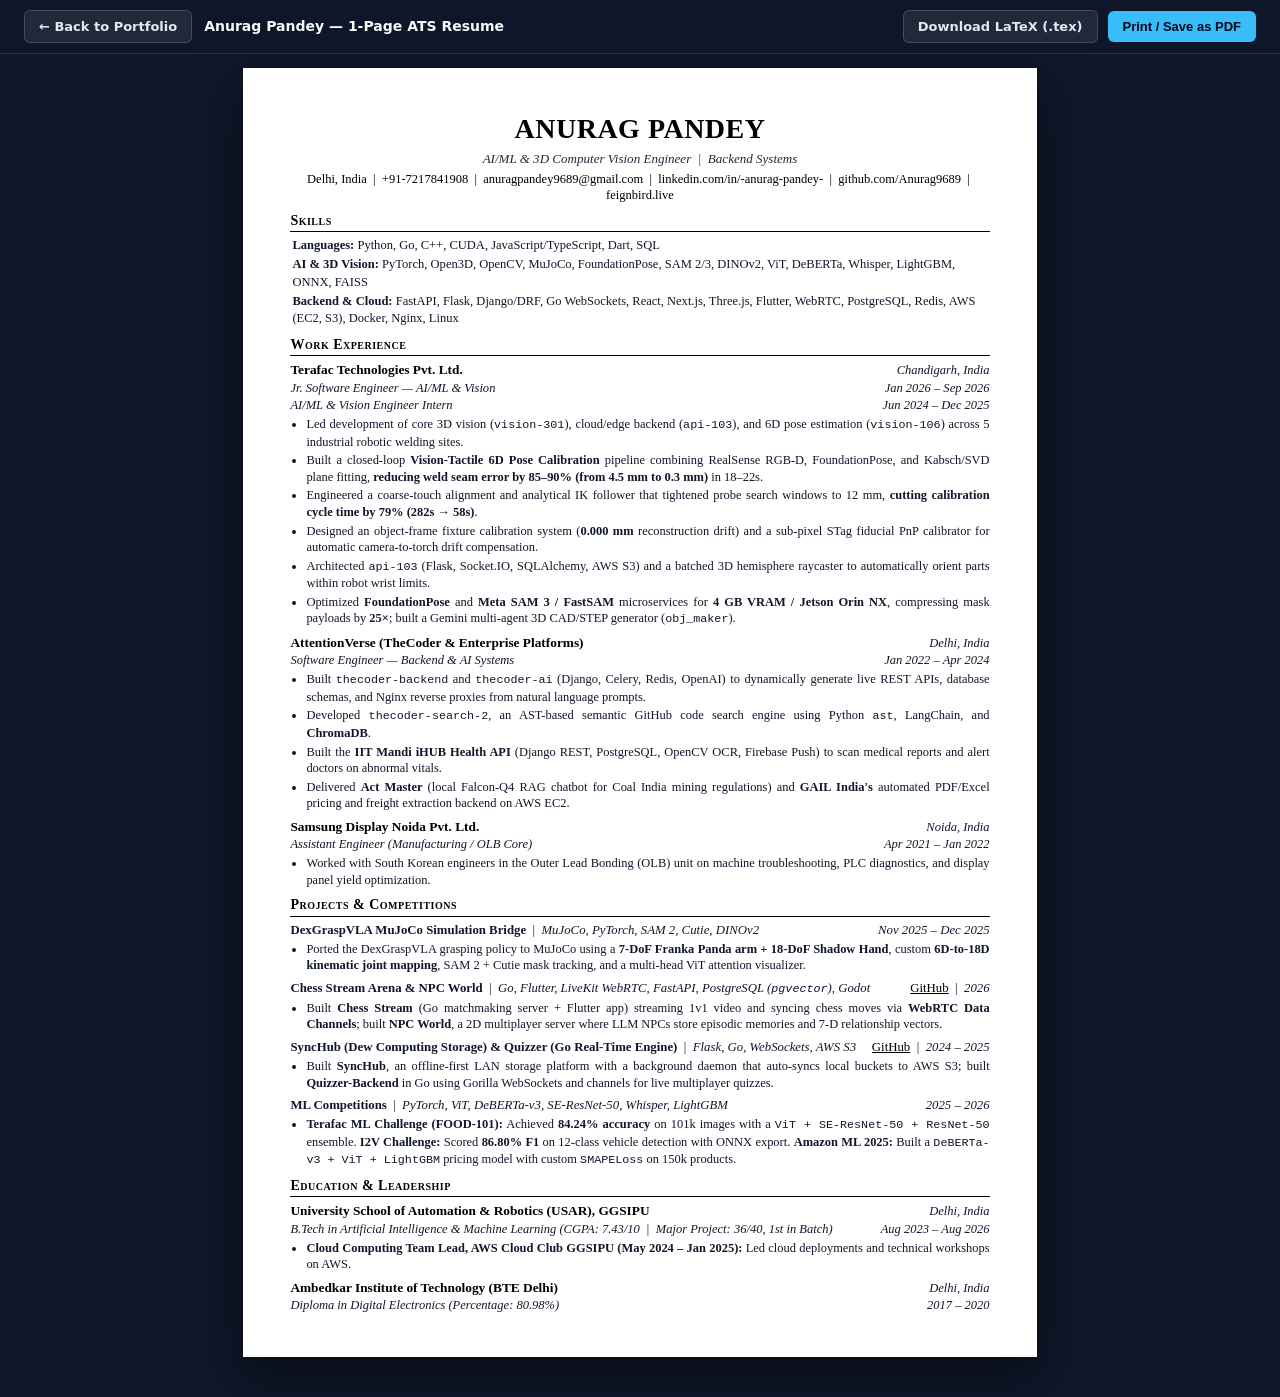
==== resume.html @ 7335aeb3 "Tighten resume and portfolio copy; remove welder driver/TCP calibrator and Fernet references" ====
<!DOCTYPE html>
<html lang="en">
<head>
  <meta charset="UTF-8" />
  <meta name="viewport" content="width=device-width, initial-scale=1.0" />
  <title>Anurag Pandey — Resume (1-Page CV)</title>
  <style>
    :root {
      --paper-width: 210mm;
      --paper-height: 297mm;
      --text-color: #0f172a;
    }

    * {
      box-sizing: border-box;
      margin: 0;
      padding: 0;
    }

    body {
      background: #0f172a;
      font-family: "Times New Roman", Times, Georgia, serif;
      color: var(--text-color);
      line-height: 1.32;
      padding: 68px 16px 40px;
      -webkit-print-color-adjust: exact;
      print-color-adjust: exact;
    }

    .toolbar {
      position: fixed;
      top: 0;
      left: 0;
      right: 0;
      height: 54px;
      background: rgba(15, 23, 42, 0.92);
      backdrop-filter: blur(12px);
      border-bottom: 1px solid rgba(148, 163, 184, 0.2);
      display: flex;
      align-items: center;
      justify-content: space-between;
      padding: 0 24px;
      z-index: 100;
      font-family: system-ui, -apple-system, BlinkMacSystemFont, "Segoe UI", Roboto, sans-serif;
    }

    .toolbar-left {
      display: flex;
      align-items: center;
      gap: 12px;
      color: #f8fafc;
      font-size: 14px;
      font-weight: 600;
    }

    .toolbar-actions {
      display: flex;
      align-items: center;
      gap: 10px;
    }

    .btn {
      display: inline-flex;
      align-items: center;
      gap: 6px;
      padding: 7px 14px;
      border-radius: 6px;
      font-size: 13px;
      font-weight: 600;
      text-decoration: none;
      cursor: pointer;
      border: 1px solid transparent;
      transition: all 0.15s ease;
    }

    .btn-primary {
      background: #38bdf8;
      color: #020617;
    }

    .btn-primary:hover {
      background: #7dd3fc;
    }

    .btn-secondary {
      background: rgba(255, 255, 255, 0.08);
      color: #e2e8f0;
      border-color: rgba(255, 255, 255, 0.16);
    }

    .btn-secondary:hover {
      background: rgba(255, 255, 255, 0.15);
    }

    .page {
      width: var(--paper-width);
      min-height: var(--paper-height);
      margin: 0 auto;
      background: #ffffff;
      padding: 11.5mm 12.5mm;
      box-shadow: 0 20px 50px rgba(0, 0, 0, 0.5);
    }

    header {
      text-align: center;
      margin-bottom: 8px;
    }

    header h1 {
      font-size: 21pt;
      font-weight: 700;
      letter-spacing: 0.5px;
      text-transform: uppercase;
      margin-bottom: 2px;
      color: #000;
    }

    header .subtitle {
      font-size: 9.8pt;
      font-style: italic;
      color: #1e293b;
      margin-bottom: 3px;
    }

    header .contact {
      font-size: 9.4pt;
      color: #000;
    }

    header .contact a {
      color: #000;
      text-decoration: none;
    }

    header .contact a:hover {
      text-decoration: underline;
    }

    section {
      margin-top: 8px;
    }

    .section-title {
      font-size: 10.5pt;
      font-weight: 700;
      font-variant: small-caps;
      letter-spacing: 0.5px;
      border-bottom: 1px solid #000;
      padding-bottom: 1px;
      margin-bottom: 5px;
      color: #000;
    }

    .skills-block {
      font-size: 9.4pt;
      line-height: 1.38;
      padding-left: 2px;
    }

    .skills-block div {
      margin-bottom: 2px;
    }

    .entry {
      margin-bottom: 6px;
    }

    .entry-header {
      display: flex;
      justify-content: space-between;
      align-items: baseline;
      font-size: 10pt;
    }

    .entry-title {
      font-weight: 700;
      color: #000;
    }

    .entry-location {
      font-style: italic;
      font-size: 9.4pt;
    }

    .entry-subheader {
      display: flex;
      justify-content: space-between;
      align-items: baseline;
      font-size: 9.4pt;
      font-style: italic;
      margin-top: 1px;
    }

    .project-header {
      display: flex;
      justify-content: space-between;
      align-items: baseline;
      font-size: 9.6pt;
    }

    .project-header a {
      color: #000;
      text-decoration: underline;
    }

    ul.bullets {
      list-style-type: disc;
      margin-left: 16px;
      margin-top: 2.5px;
      font-size: 9.35pt;
    }

    ul.bullets li {
      margin-bottom: 2.2px;
      text-align: justify;
    }

    code {
      font-family: "Courier New", Courier, monospace;
      font-size: 8.8pt;
    }

    @page {
      size: A4 portrait;
      margin: 0;
    }

    @media print {
      body {
        background: #ffffff;
        padding: 0;
      }
      .toolbar {
        display: none !important;
      }
      .page {
        width: 100%;
        min-height: auto;
        box-shadow: none;
        padding: 11mm 12mm;
      }
    }

    @media (max-width: 840px) {
      .page {
        width: 100%;
        padding: 16px;
      }
      .entry-header, .entry-subheader, .project-header {
        flex-direction: column;
      }
    }
  </style>
</head>
<body>

  <div class="toolbar">
    <div class="toolbar-left">
      <a href="index.html" class="btn btn-secondary">← Back to Portfolio</a>
      <span>Anurag Pandey — 1-Page ATS Resume</span>
    </div>
    <div class="toolbar-actions">
      <a href="Anurag_Pandey_Resume.tex" download class="btn btn-secondary">Download LaTeX (.tex)</a>
      <button onclick="window.print()" class="btn btn-primary">Print / Save as PDF</button>
    </div>
  </div>

  <main class="page">
    <header>
      <h1>Anurag Pandey</h1>
      <div class="subtitle">AI/ML &amp; 3D Computer Vision Engineer &nbsp;|&nbsp; Backend Systems</div>
      <div class="contact">
        Delhi, India &nbsp;|&nbsp; +91-7217841908 &nbsp;|&nbsp;
        <a href="mailto:anuragpandey9689@gmail.com">anuragpandey9689@gmail.com</a> &nbsp;|&nbsp;
        <a href="https://www.linkedin.com/in/-anurag-pandey-" target="_blank">linkedin.com/in/-anurag-pandey-</a> &nbsp;|&nbsp;
        <a href="https://github.com/Anurag9689" target="_blank">github.com/Anurag9689</a> &nbsp;|&nbsp;
        <a href="https://www.feignbird.live/" target="_blank">feignbird.live</a>
      </div>
    </header>

    <!-- SKILLS -->
    <section>
      <div class="section-title">Skills</div>
      <div class="skills-block">
        <div><strong>Languages:</strong> Python, Go, C++, CUDA, JavaScript/TypeScript, Dart, SQL</div>
        <div><strong>AI &amp; 3D Vision:</strong> PyTorch, Open3D, OpenCV, MuJoCo, FoundationPose, SAM 2/3, DINOv2, ViT, DeBERTa, Whisper, LightGBM, ONNX, FAISS</div>
        <div><strong>Backend &amp; Cloud:</strong> FastAPI, Flask, Django/DRF, Go WebSockets, React, Next.js, Three.js, Flutter, WebRTC, PostgreSQL, Redis, AWS (EC2, S3), Docker, Nginx, Linux</div>
      </div>
    </section>

    <!-- WORK EXPERIENCE -->
    <section>
      <div class="section-title">Work Experience</div>

      <div class="entry">
        <div class="entry-header">
          <span class="entry-title">Terafac Technologies Pvt. Ltd.</span>
          <span class="entry-location">Chandigarh, India</span>
        </div>
        <div class="entry-subheader">
          <span>Jr. Software Engineer — AI/ML &amp; Vision</span>
          <span>Jan 2026 – Sep 2026</span>
        </div>
        <div class="entry-subheader">
          <span>AI/ML &amp; Vision Engineer Intern</span>
          <span>Jun 2024 – Dec 2025</span>
        </div>
        <ul class="bullets">
          <li>Led development of core 3D vision (<code>vision-301</code>), cloud/edge backend (<code>api-103</code>), and 6D pose estimation (<code>vision-106</code>) across 5 industrial robotic welding sites.</li>
          <li>Built a closed-loop <strong>Vision-Tactile 6D Pose Calibration</strong> pipeline combining RealSense RGB-D, FoundationPose, and Kabsch/SVD plane fitting, <strong>reducing weld seam error by 85–90% (from 4.5 mm to 0.3 mm)</strong> in 18–22s.</li>
          <li>Engineered a coarse-touch alignment and analytical IK follower that tightened probe search windows to 12 mm, <strong>cutting calibration cycle time by 79% (282s → 58s)</strong>.</li>
          <li>Designed an object-frame fixture calibration system (<strong>0.000 mm</strong> reconstruction drift) and a sub-pixel STag fiducial PnP calibrator for automatic camera-to-torch drift compensation.</li>
          <li>Architected <code>api-103</code> (Flask, Socket.IO, SQLAlchemy, AWS S3) and a batched 3D hemisphere raycaster to automatically orient parts within robot wrist limits.</li>
          <li>Optimized <strong>FoundationPose</strong> and <strong>Meta SAM 3 / FastSAM</strong> microservices for <strong>4 GB VRAM / Jetson Orin NX</strong>, compressing mask payloads by <strong>25×</strong>; built a Gemini multi-agent 3D CAD/STEP generator (<code>obj_maker</code>).</li>
        </ul>
      </div>

      <div class="entry">
        <div class="entry-header">
          <span class="entry-title">AttentionVerse (TheCoder &amp; Enterprise Platforms)</span>
          <span class="entry-location">Delhi, India</span>
        </div>
        <div class="entry-subheader">
          <span>Software Engineer — Backend &amp; AI Systems</span>
          <span>Jan 2022 – Apr 2024</span>
        </div>
        <ul class="bullets">
          <li>Built <code>thecoder-backend</code> and <code>thecoder-ai</code> (Django, Celery, Redis, OpenAI) to dynamically generate live REST APIs, database schemas, and Nginx reverse proxies from natural language prompts.</li>
          <li>Developed <code>thecoder-search-2</code>, an AST-based semantic GitHub code search engine using Python <code>ast</code>, LangChain, and <strong>ChromaDB</strong>.</li>
          <li>Built the <strong>IIT Mandi iHUB Health API</strong> (Django REST, PostgreSQL, OpenCV OCR, Firebase Push) to scan medical reports and alert doctors on abnormal vitals.</li>
          <li>Delivered <strong>Act Master</strong> (local Falcon-Q4 RAG chatbot for Coal India mining regulations) and <strong>GAIL India's</strong> automated PDF/Excel pricing and freight extraction backend on AWS EC2.</li>
        </ul>
      </div>

      <div class="entry">
        <div class="entry-header">
          <span class="entry-title">Samsung Display Noida Pvt. Ltd.</span>
          <span class="entry-location">Noida, India</span>
        </div>
        <div class="entry-subheader">
          <span>Assistant Engineer (Manufacturing / OLB Core)</span>
          <span>Apr 2021 – Jan 2022</span>
        </div>
        <ul class="bullets">
          <li>Worked with South Korean engineers in the Outer Lead Bonding (OLB) unit on machine troubleshooting, PLC diagnostics, and display panel yield optimization.</li>
        </ul>
      </div>
    </section>

    <!-- PROJECTS & COMPETITIONS -->
    <section>
      <div class="section-title">Projects &amp; Competitions</div>

      <div class="entry">
        <div class="project-header">
          <span><strong>DexGraspVLA MuJoCo Simulation Bridge</strong> &nbsp;|&nbsp; <em>MuJoCo, PyTorch, SAM 2, Cutie, DINOv2</em></span>
          <span><em>Nov 2025 – Dec 2025</em></span>
        </div>
        <ul class="bullets">
          <li>Ported the DexGraspVLA grasping policy to MuJoCo using a <strong>7-DoF Franka Panda arm + 18-DoF Shadow Hand</strong>, custom <strong>6D-to-18D kinematic joint mapping</strong>, SAM 2 + Cutie mask tracking, and a multi-head ViT attention visualizer.</li>
        </ul>
      </div>

      <div class="entry">
        <div class="project-header">
          <span><strong>Chess Stream Arena &amp; NPC World</strong> &nbsp;|&nbsp; <em>Go, Flutter, LiveKit WebRTC, FastAPI, PostgreSQL (<code>pgvector</code>), Godot</em></span>
          <span><a href="https://github.com/Anurag9689/chess_stream" target="_blank">GitHub</a> &nbsp;|&nbsp; <em>2026</em></span>
        </div>
        <ul class="bullets">
          <li>Built <strong>Chess Stream</strong> (Go matchmaking server + Flutter app) streaming 1v1 video and syncing chess moves via <strong>WebRTC Data Channels</strong>; built <strong>NPC World</strong>, a 2D multiplayer server where LLM NPCs store episodic memories and 7-D relationship vectors.</li>
        </ul>
      </div>

      <div class="entry">
        <div class="project-header">
          <span><strong>SyncHub (Dew Computing Storage) &amp; Quizzer (Go Real-Time Engine)</strong> &nbsp;|&nbsp; <em>Flask, Go, WebSockets, AWS S3</em></span>
          <span><a href="https://github.com/Anurag9689/SyncHub" target="_blank">GitHub</a> &nbsp;|&nbsp; <em>2024 – 2025</em></span>
        </div>
        <ul class="bullets">
          <li>Built <strong>SyncHub</strong>, an offline-first LAN storage platform with a background daemon that auto-syncs local buckets to AWS S3; built <strong>Quizzer-Backend</strong> in Go using Gorilla WebSockets and channels for live multiplayer quizzes.</li>
        </ul>
      </div>

      <div class="entry">
        <div class="project-header">
          <span><strong>ML Competitions</strong> &nbsp;|&nbsp; <em>PyTorch, ViT, DeBERTa-v3, SE-ResNet-50, Whisper, LightGBM</em></span>
          <span><em>2025 – 2026</em></span>
        </div>
        <ul class="bullets">
          <li><strong>Terafac ML Challenge (FOOD-101):</strong> Achieved <strong>84.24% accuracy</strong> on 101k images with a <code>ViT + SE-ResNet-50 + ResNet-50</code> ensemble. <strong>I2V Challenge:</strong> Scored <strong>86.80% F1</strong> on 12-class vehicle detection with ONNX export. <strong>Amazon ML 2025:</strong> Built a <code>DeBERTa-v3 + ViT + LightGBM</code> pricing model with custom <code>SMAPELoss</code> on 150k products.</li>
        </ul>
      </div>
    </section>

    <!-- EDUCATION & LEADERSHIP -->
    <section>
      <div class="section-title">Education &amp; Leadership</div>

      <div class="entry">
        <div class="entry-header">
          <span class="entry-title">University School of Automation &amp; Robotics (USAR), GGSIPU</span>
          <span class="entry-location">Delhi, India</span>
        </div>
        <div class="entry-subheader">
          <span>B.Tech in Artificial Intelligence &amp; Machine Learning (CGPA: 7.43/10 &nbsp;|&nbsp; Major Project: 36/40, 1st in Batch)</span>
          <span>Aug 2023 – Aug 2026</span>
        </div>
        <ul class="bullets">
          <li><strong>Cloud Computing Team Lead, AWS Cloud Club GGSIPU (May 2024 – Jan 2025):</strong> Led cloud deployments and technical workshops on AWS.</li>
        </ul>
      </div>

      <div class="entry" style="margin-bottom: 0;">
        <div class="entry-header">
          <span class="entry-title">Ambedkar Institute of Technology (BTE Delhi)</span>
          <span class="entry-location">Delhi, India</span>
        </div>
        <div class="entry-subheader">
          <span>Diploma in Digital Electronics (Percentage: 80.98%)</span>
          <span>2017 – 2020</span>
        </div>
      </div>
    </section>
  </main>

</body>
</html>
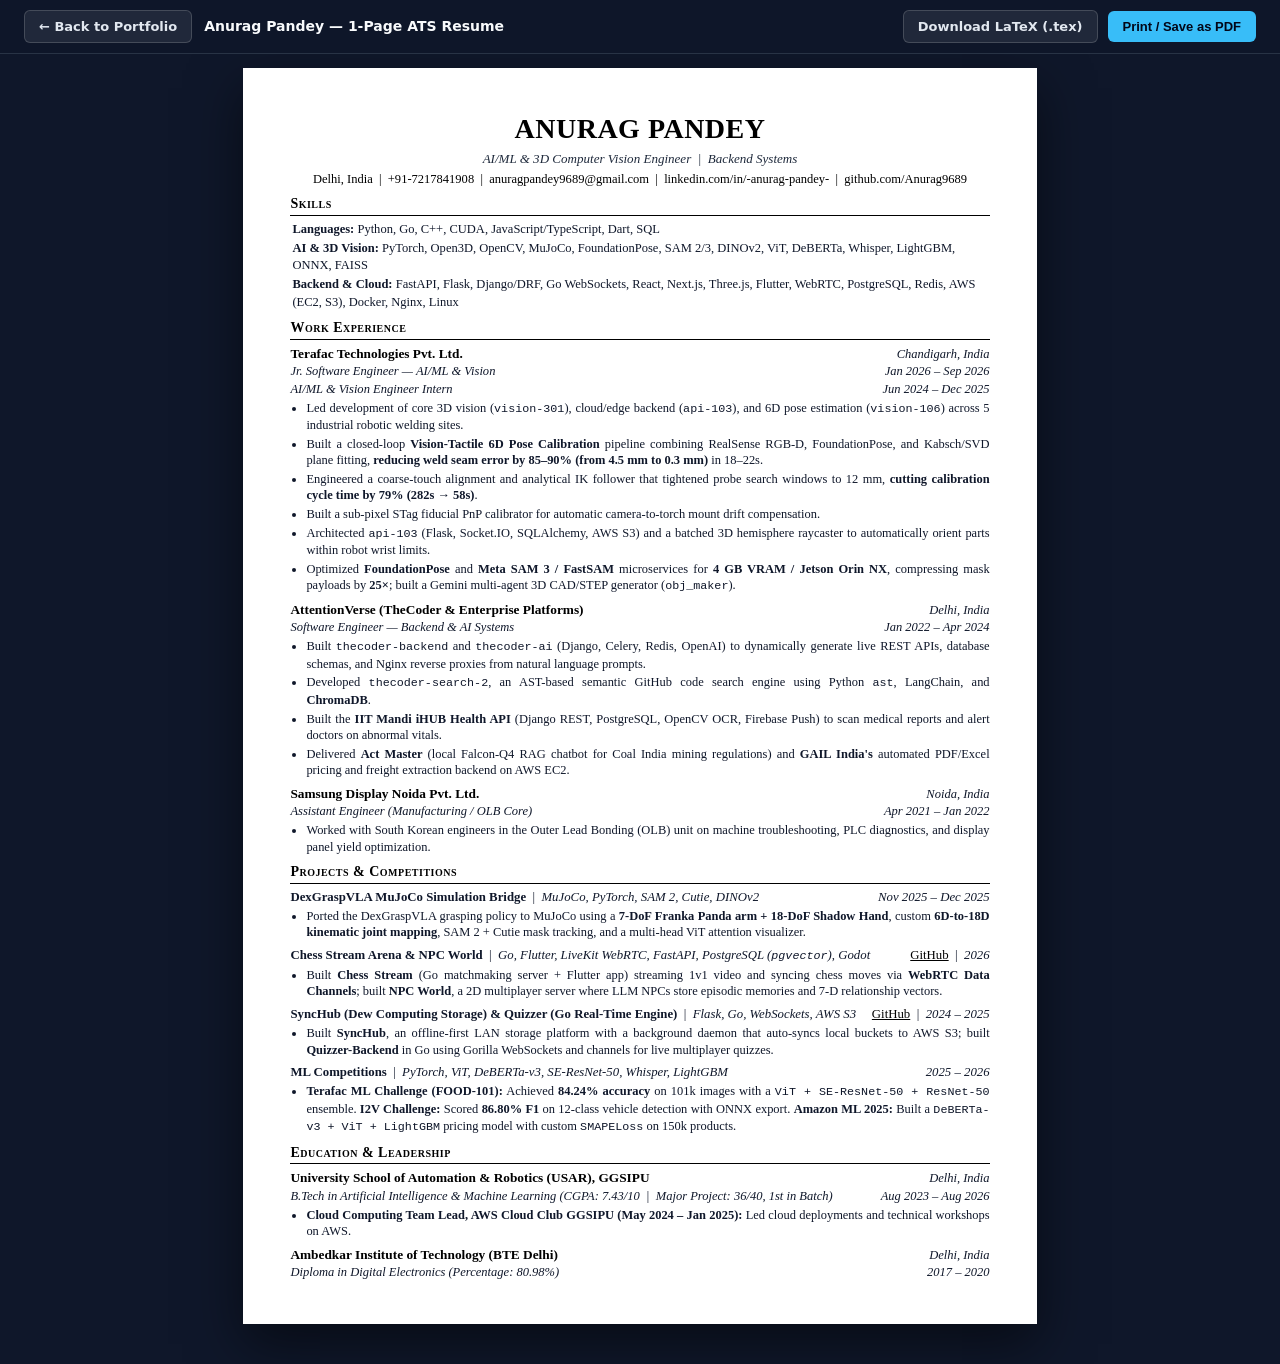
==== commit c1ecf2ca: "Remove 0.000mm fixture calibration claim and feignbird.live link; add profile photo and avatar UI" ====
--- a/resume.html
+++ b/resume.html
@@ -273,8 +273,7 @@
         Delhi, India &nbsp;|&nbsp; +91-7217841908 &nbsp;|&nbsp;
         <a href="mailto:anuragpandey9689@gmail.com">anuragpandey9689@gmail.com</a> &nbsp;|&nbsp;
         <a href="https://www.linkedin.com/in/-anurag-pandey-" target="_blank">linkedin.com/in/-anurag-pandey-</a> &nbsp;|&nbsp;
-        <a href="https://github.com/Anurag9689" target="_blank">github.com/Anurag9689</a> &nbsp;|&nbsp;
-        <a href="https://www.feignbird.live/" target="_blank">feignbird.live</a>
+        <a href="https://github.com/Anurag9689" target="_blank">github.com/Anurag9689</a>
       </div>
     </header>
 
@@ -309,7 +308,7 @@
           <li>Led development of core 3D vision (<code>vision-301</code>), cloud/edge backend (<code>api-103</code>), and 6D pose estimation (<code>vision-106</code>) across 5 industrial robotic welding sites.</li>
           <li>Built a closed-loop <strong>Vision-Tactile 6D Pose Calibration</strong> pipeline combining RealSense RGB-D, FoundationPose, and Kabsch/SVD plane fitting, <strong>reducing weld seam error by 85–90% (from 4.5 mm to 0.3 mm)</strong> in 18–22s.</li>
           <li>Engineered a coarse-touch alignment and analytical IK follower that tightened probe search windows to 12 mm, <strong>cutting calibration cycle time by 79% (282s → 58s)</strong>.</li>
-          <li>Designed an object-frame fixture calibration system (<strong>0.000 mm</strong> reconstruction drift) and a sub-pixel STag fiducial PnP calibrator for automatic camera-to-torch drift compensation.</li>
+          <li>Built a sub-pixel STag fiducial PnP calibrator for automatic camera-to-torch mount drift compensation.</li>
           <li>Architected <code>api-103</code> (Flask, Socket.IO, SQLAlchemy, AWS S3) and a batched 3D hemisphere raycaster to automatically orient parts within robot wrist limits.</li>
           <li>Optimized <strong>FoundationPose</strong> and <strong>Meta SAM 3 / FastSAM</strong> microservices for <strong>4 GB VRAM / Jetson Orin NX</strong>, compressing mask payloads by <strong>25×</strong>; built a Gemini multi-agent 3D CAD/STEP generator (<code>obj_maker</code>).</li>
         </ul>
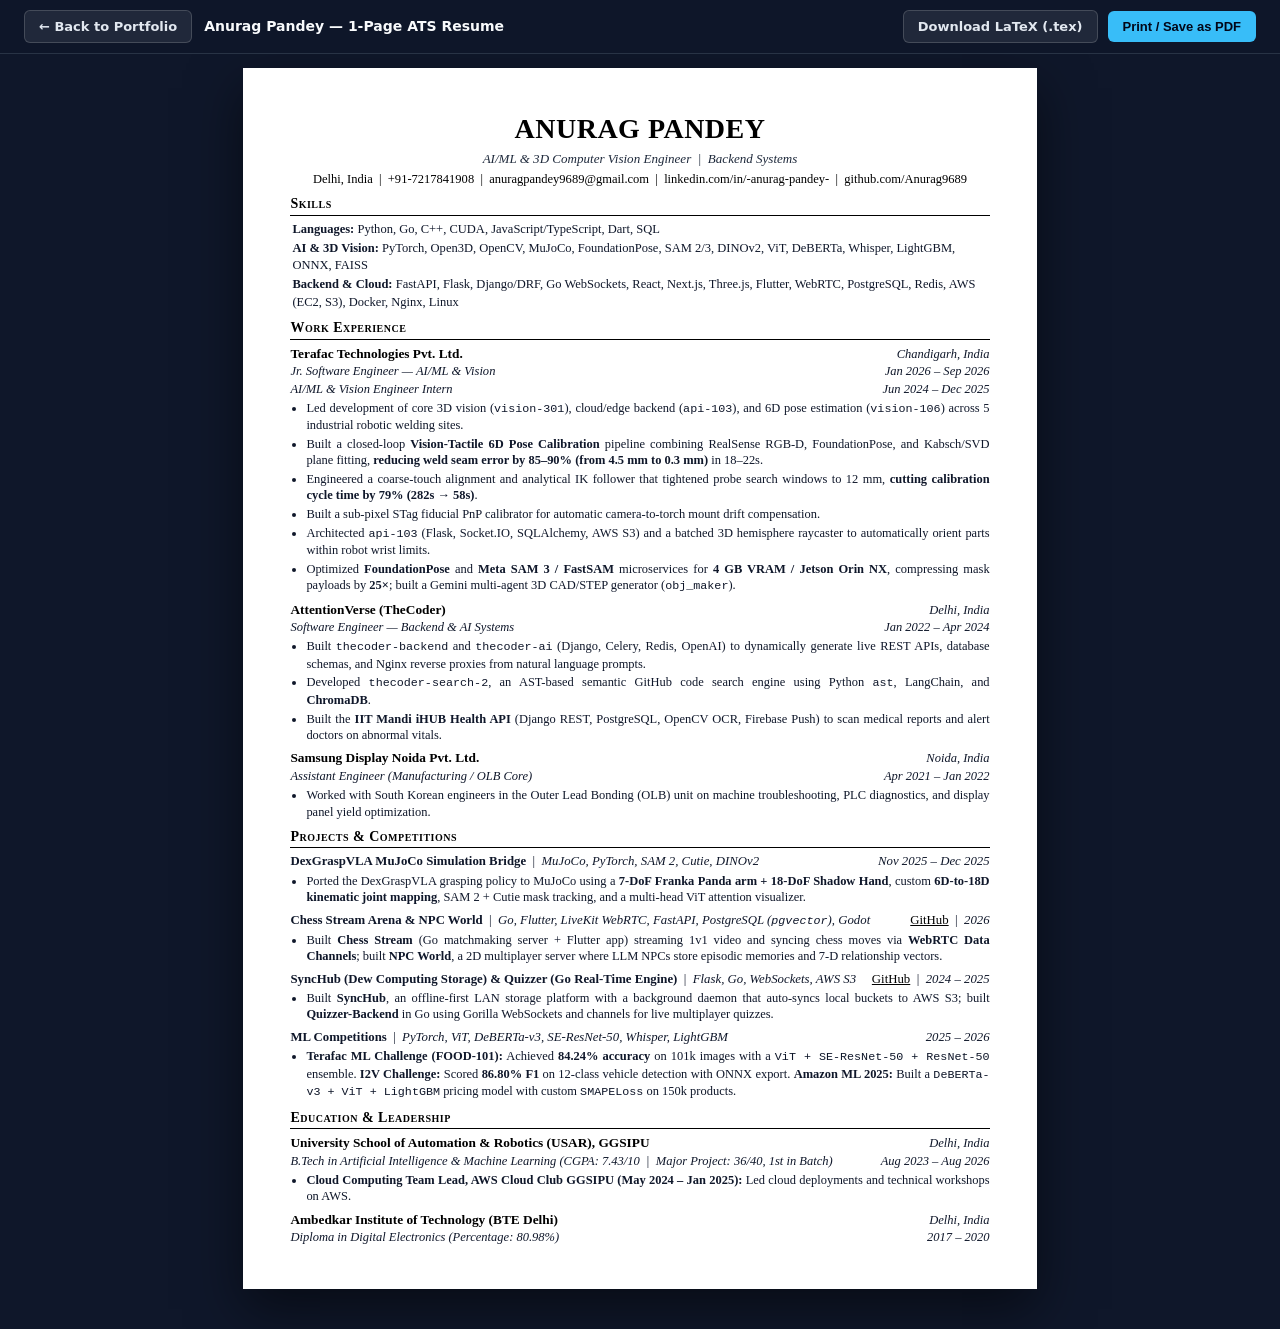
==== commit 54209b71: "Remove Act Master & GAIL line from AttentionVerse in CV; separate college/client systems on site" ====
--- a/resume.html
+++ b/resume.html
@@ -316,7 +316,7 @@
 
       <div class="entry">
         <div class="entry-header">
-          <span class="entry-title">AttentionVerse (TheCoder &amp; Enterprise Platforms)</span>
+          <span class="entry-title">AttentionVerse (TheCoder)</span>
           <span class="entry-location">Delhi, India</span>
         </div>
         <div class="entry-subheader">
@@ -327,7 +327,6 @@
           <li>Built <code>thecoder-backend</code> and <code>thecoder-ai</code> (Django, Celery, Redis, OpenAI) to dynamically generate live REST APIs, database schemas, and Nginx reverse proxies from natural language prompts.</li>
           <li>Developed <code>thecoder-search-2</code>, an AST-based semantic GitHub code search engine using Python <code>ast</code>, LangChain, and <strong>ChromaDB</strong>.</li>
           <li>Built the <strong>IIT Mandi iHUB Health API</strong> (Django REST, PostgreSQL, OpenCV OCR, Firebase Push) to scan medical reports and alert doctors on abnormal vitals.</li>
-          <li>Delivered <strong>Act Master</strong> (local Falcon-Q4 RAG chatbot for Coal India mining regulations) and <strong>GAIL India's</strong> automated PDF/Excel pricing and freight extraction backend on AWS EC2.</li>
         </ul>
       </div>
 
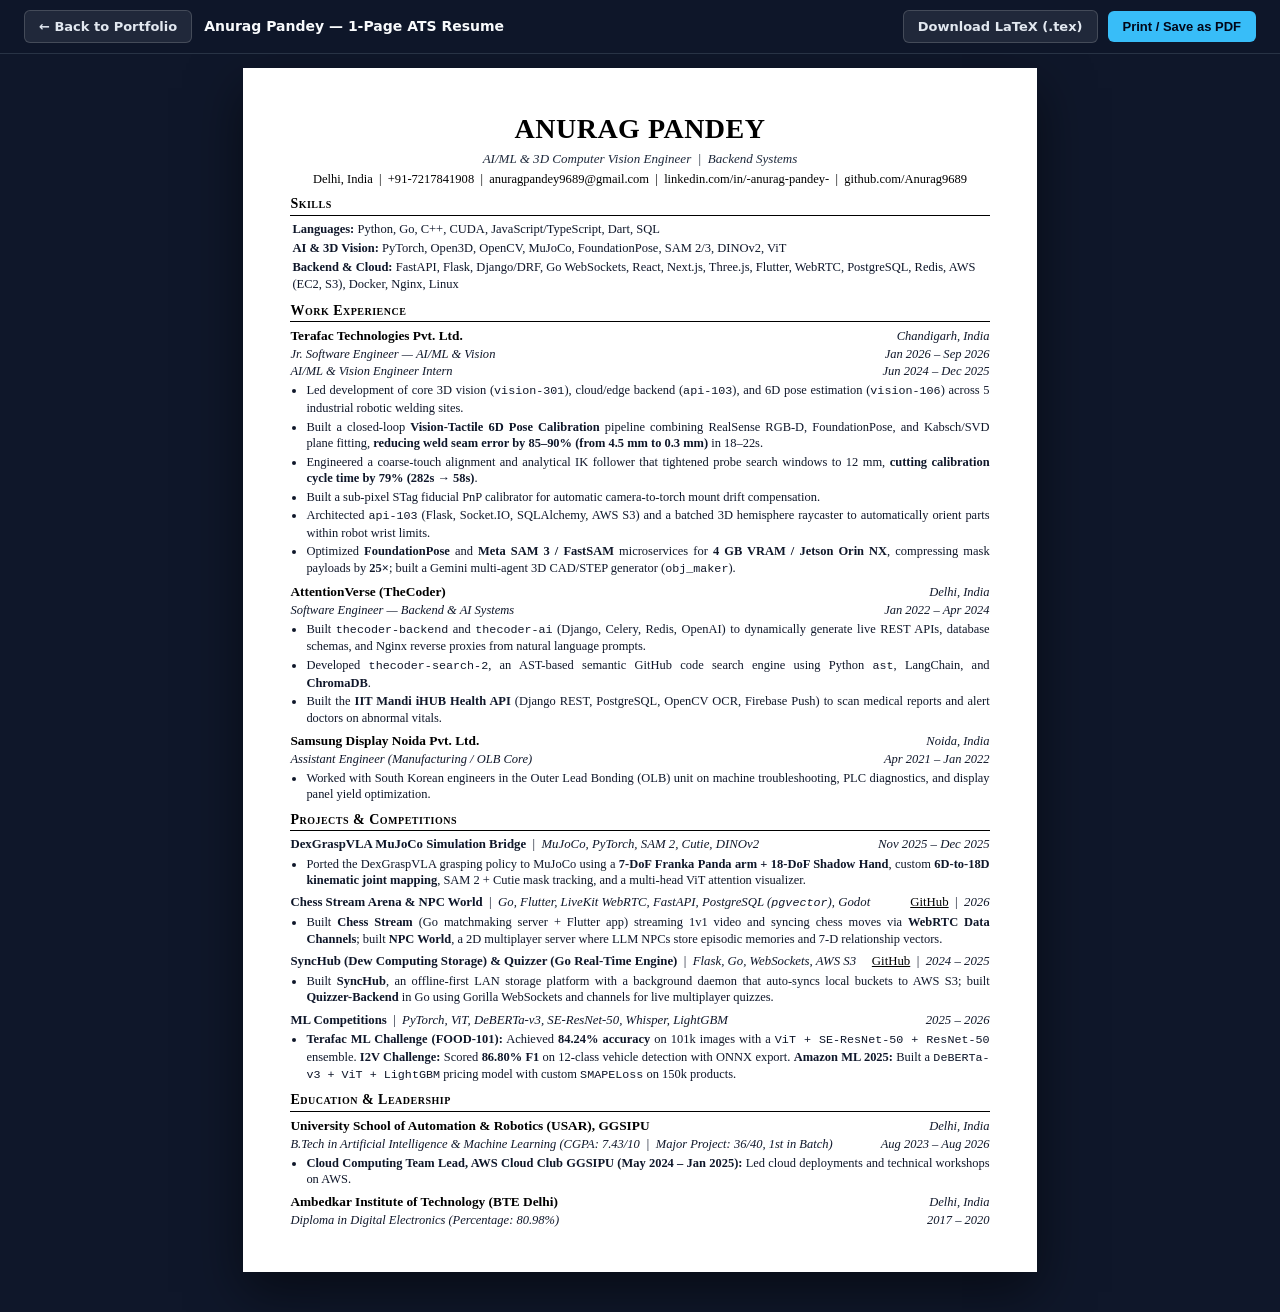
==== commit 71d9bb3c: "Remove DeBERTa, Whisper, LightGBM, ONNX, FAISS from Skills section in resume" ====
--- a/resume.html
+++ b/resume.html
@@ -282,7 +282,7 @@
       <div class="section-title">Skills</div>
       <div class="skills-block">
         <div><strong>Languages:</strong> Python, Go, C++, CUDA, JavaScript/TypeScript, Dart, SQL</div>
-        <div><strong>AI &amp; 3D Vision:</strong> PyTorch, Open3D, OpenCV, MuJoCo, FoundationPose, SAM 2/3, DINOv2, ViT, DeBERTa, Whisper, LightGBM, ONNX, FAISS</div>
+        <div><strong>AI &amp; 3D Vision:</strong> PyTorch, Open3D, OpenCV, MuJoCo, FoundationPose, SAM 2/3, DINOv2, ViT</div>
         <div><strong>Backend &amp; Cloud:</strong> FastAPI, Flask, Django/DRF, Go WebSockets, React, Next.js, Three.js, Flutter, WebRTC, PostgreSQL, Redis, AWS (EC2, S3), Docker, Nginx, Linux</div>
       </div>
     </section>
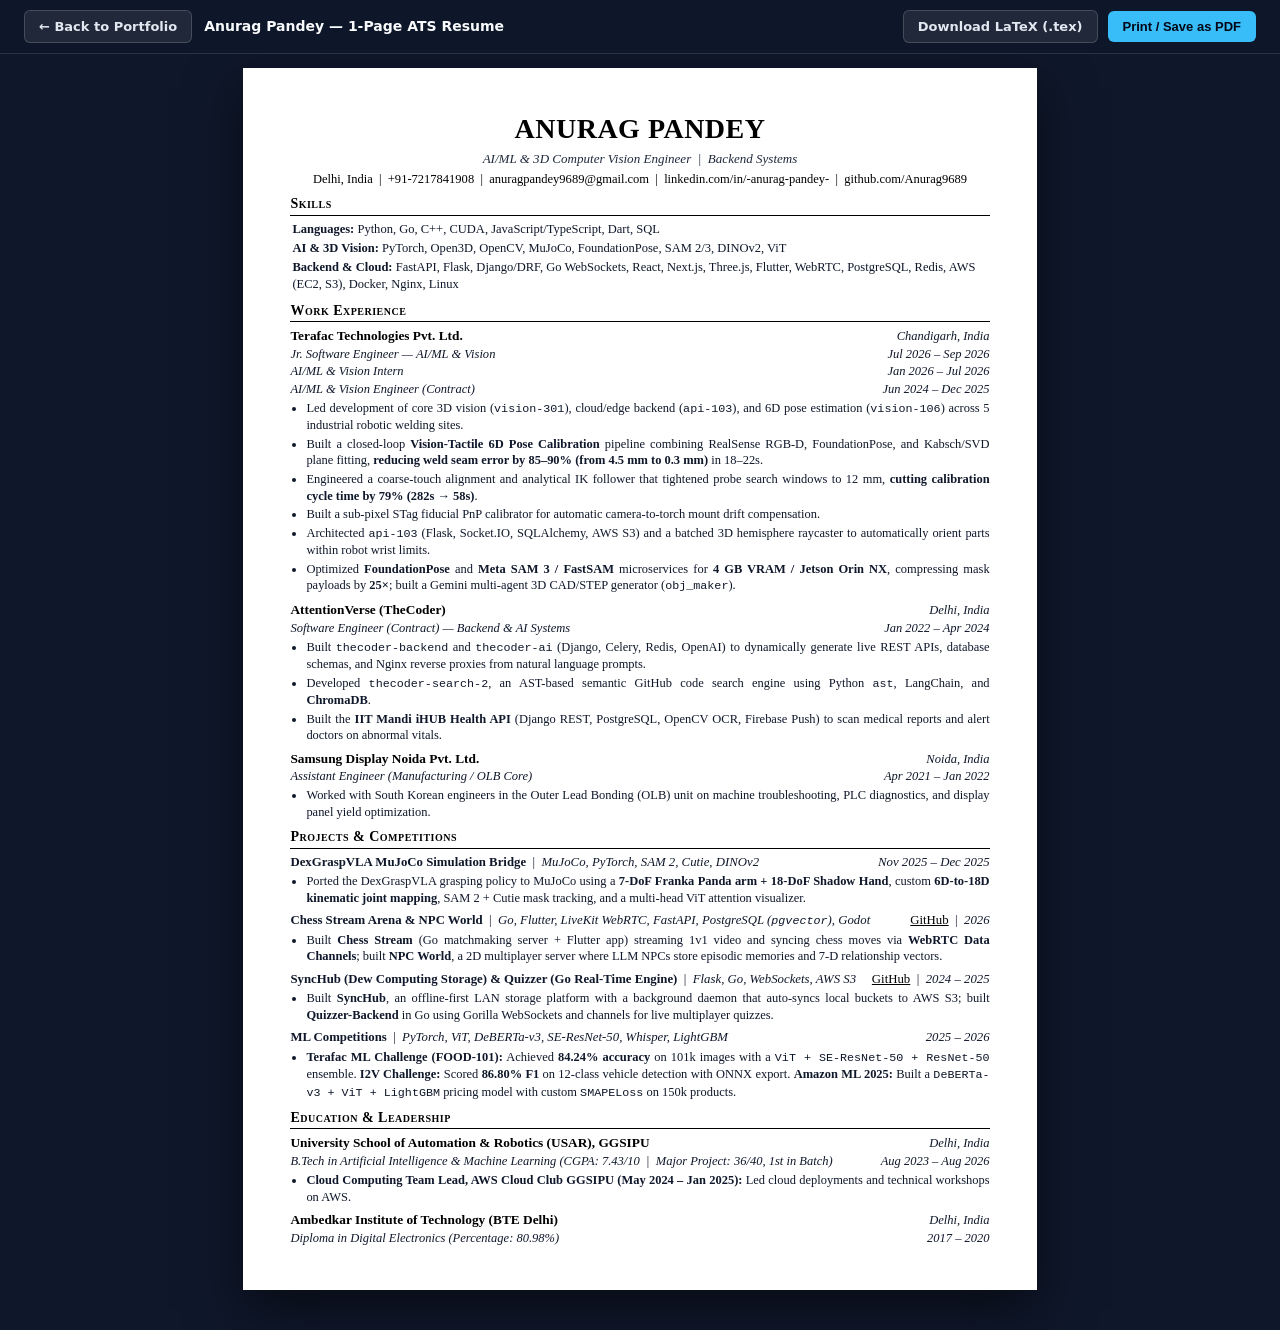
==== commit 661e736d: "Clarify college career timeline: AttentionVerse & Terafac contract, Jan-Jul 2026 internship, and Jul" ====
--- a/resume.html
+++ b/resume.html
@@ -298,10 +298,14 @@
         </div>
         <div class="entry-subheader">
           <span>Jr. Software Engineer — AI/ML &amp; Vision</span>
-          <span>Jan 2026 – Sep 2026</span>
-        </div>
-        <div class="entry-subheader">
-          <span>AI/ML &amp; Vision Engineer Intern</span>
+          <span>Jul 2026 – Sep 2026</span>
+        </div>
+        <div class="entry-subheader">
+          <span>AI/ML &amp; Vision Intern</span>
+          <span>Jan 2026 – Jul 2026</span>
+        </div>
+        <div class="entry-subheader">
+          <span>AI/ML &amp; Vision Engineer (Contract)</span>
           <span>Jun 2024 – Dec 2025</span>
         </div>
         <ul class="bullets">
@@ -320,7 +324,7 @@
           <span class="entry-location">Delhi, India</span>
         </div>
         <div class="entry-subheader">
-          <span>Software Engineer — Backend &amp; AI Systems</span>
+          <span>Software Engineer (Contract) — Backend &amp; AI Systems</span>
           <span>Jan 2022 – Apr 2024</span>
         </div>
         <ul class="bullets">
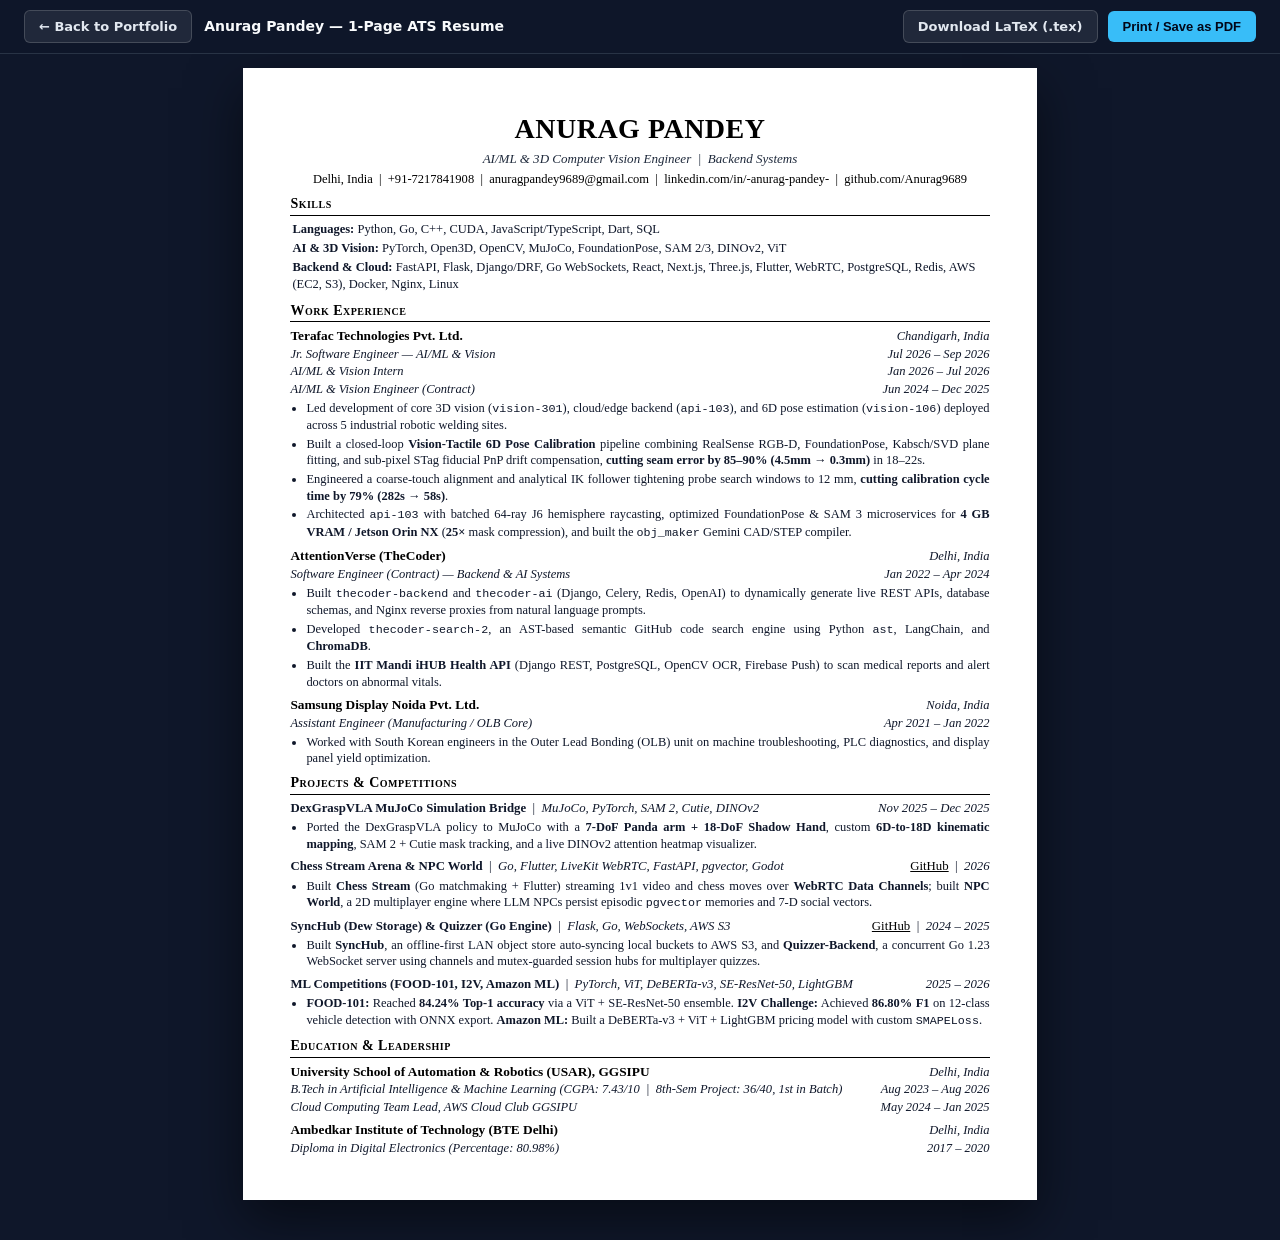
==== commit 447f5843: "Tighten resume copy and layout to guarantee 1-page A4 fit (Option A)" ====
--- a/resume.html
+++ b/resume.html
@@ -237,7 +237,7 @@
         width: 100%;
         min-height: auto;
         box-shadow: none;
-        padding: 11mm 12mm;
+        padding: 8.5mm 10.5mm;
       }
     }
 
@@ -309,12 +309,10 @@
           <span>Jun 2024 – Dec 2025</span>
         </div>
         <ul class="bullets">
-          <li>Led development of core 3D vision (<code>vision-301</code>), cloud/edge backend (<code>api-103</code>), and 6D pose estimation (<code>vision-106</code>) across 5 industrial robotic welding sites.</li>
-          <li>Built a closed-loop <strong>Vision-Tactile 6D Pose Calibration</strong> pipeline combining RealSense RGB-D, FoundationPose, and Kabsch/SVD plane fitting, <strong>reducing weld seam error by 85–90% (from 4.5 mm to 0.3 mm)</strong> in 18–22s.</li>
-          <li>Engineered a coarse-touch alignment and analytical IK follower that tightened probe search windows to 12 mm, <strong>cutting calibration cycle time by 79% (282s → 58s)</strong>.</li>
-          <li>Built a sub-pixel STag fiducial PnP calibrator for automatic camera-to-torch mount drift compensation.</li>
-          <li>Architected <code>api-103</code> (Flask, Socket.IO, SQLAlchemy, AWS S3) and a batched 3D hemisphere raycaster to automatically orient parts within robot wrist limits.</li>
-          <li>Optimized <strong>FoundationPose</strong> and <strong>Meta SAM 3 / FastSAM</strong> microservices for <strong>4 GB VRAM / Jetson Orin NX</strong>, compressing mask payloads by <strong>25×</strong>; built a Gemini multi-agent 3D CAD/STEP generator (<code>obj_maker</code>).</li>
+          <li>Led development of core 3D vision (<code>vision-301</code>), cloud/edge backend (<code>api-103</code>), and 6D pose estimation (<code>vision-106</code>) deployed across 5 industrial robotic welding sites.</li>
+          <li>Built a closed-loop <strong>Vision-Tactile 6D Pose Calibration</strong> pipeline combining RealSense RGB-D, FoundationPose, Kabsch/SVD plane fitting, and sub-pixel STag fiducial PnP drift compensation, <strong>cutting seam error by 85–90% (4.5mm → 0.3mm)</strong> in 18–22s.</li>
+          <li>Engineered a coarse-touch alignment and analytical IK follower tightening probe search windows to 12 mm, <strong>cutting calibration cycle time by 79% (282s → 58s)</strong>.</li>
+          <li>Architected <code>api-103</code> with batched 64-ray J6 hemisphere raycasting, optimized FoundationPose &amp; SAM 3 microservices for <strong>4 GB VRAM / Jetson Orin NX</strong> (<strong>25×</strong> mask compression), and built the <code>obj_maker</code> Gemini CAD/STEP compiler.</li>
         </ul>
       </div>
 
@@ -359,37 +357,37 @@
           <span><em>Nov 2025 – Dec 2025</em></span>
         </div>
         <ul class="bullets">
-          <li>Ported the DexGraspVLA grasping policy to MuJoCo using a <strong>7-DoF Franka Panda arm + 18-DoF Shadow Hand</strong>, custom <strong>6D-to-18D kinematic joint mapping</strong>, SAM 2 + Cutie mask tracking, and a multi-head ViT attention visualizer.</li>
+          <li>Ported the DexGraspVLA policy to MuJoCo with a <strong>7-DoF Panda arm + 18-DoF Shadow Hand</strong>, custom <strong>6D-to-18D kinematic mapping</strong>, SAM 2 + Cutie mask tracking, and a live DINOv2 attention heatmap visualizer.</li>
         </ul>
       </div>
 
       <div class="entry">
         <div class="project-header">
-          <span><strong>Chess Stream Arena &amp; NPC World</strong> &nbsp;|&nbsp; <em>Go, Flutter, LiveKit WebRTC, FastAPI, PostgreSQL (<code>pgvector</code>), Godot</em></span>
+          <span><strong>Chess Stream Arena &amp; NPC World</strong> &nbsp;|&nbsp; <em>Go, Flutter, LiveKit WebRTC, FastAPI, pgvector, Godot</em></span>
           <span><a href="https://github.com/Anurag9689/chess_stream" target="_blank">GitHub</a> &nbsp;|&nbsp; <em>2026</em></span>
         </div>
         <ul class="bullets">
-          <li>Built <strong>Chess Stream</strong> (Go matchmaking server + Flutter app) streaming 1v1 video and syncing chess moves via <strong>WebRTC Data Channels</strong>; built <strong>NPC World</strong>, a 2D multiplayer server where LLM NPCs store episodic memories and 7-D relationship vectors.</li>
+          <li>Built <strong>Chess Stream</strong> (Go matchmaking + Flutter) streaming 1v1 video and chess moves over <strong>WebRTC Data Channels</strong>; built <strong>NPC World</strong>, a 2D multiplayer engine where LLM NPCs persist episodic <code>pgvector</code> memories and 7-D social vectors.</li>
         </ul>
       </div>
 
       <div class="entry">
         <div class="project-header">
-          <span><strong>SyncHub (Dew Computing Storage) &amp; Quizzer (Go Real-Time Engine)</strong> &nbsp;|&nbsp; <em>Flask, Go, WebSockets, AWS S3</em></span>
+          <span><strong>SyncHub (Dew Storage) &amp; Quizzer (Go Engine)</strong> &nbsp;|&nbsp; <em>Flask, Go, WebSockets, AWS S3</em></span>
           <span><a href="https://github.com/Anurag9689/SyncHub" target="_blank">GitHub</a> &nbsp;|&nbsp; <em>2024 – 2025</em></span>
         </div>
         <ul class="bullets">
-          <li>Built <strong>SyncHub</strong>, an offline-first LAN storage platform with a background daemon that auto-syncs local buckets to AWS S3; built <strong>Quizzer-Backend</strong> in Go using Gorilla WebSockets and channels for live multiplayer quizzes.</li>
+          <li>Built <strong>SyncHub</strong>, an offline-first LAN object store auto-syncing local buckets to AWS S3, and <strong>Quizzer-Backend</strong>, a concurrent Go 1.23 WebSocket server using channels and mutex-guarded session hubs for multiplayer quizzes.</li>
         </ul>
       </div>
 
       <div class="entry">
         <div class="project-header">
-          <span><strong>ML Competitions</strong> &nbsp;|&nbsp; <em>PyTorch, ViT, DeBERTa-v3, SE-ResNet-50, Whisper, LightGBM</em></span>
+          <span><strong>ML Competitions (FOOD-101, I2V, Amazon ML)</strong> &nbsp;|&nbsp; <em>PyTorch, ViT, DeBERTa-v3, SE-ResNet-50, LightGBM</em></span>
           <span><em>2025 – 2026</em></span>
         </div>
         <ul class="bullets">
-          <li><strong>Terafac ML Challenge (FOOD-101):</strong> Achieved <strong>84.24% accuracy</strong> on 101k images with a <code>ViT + SE-ResNet-50 + ResNet-50</code> ensemble. <strong>I2V Challenge:</strong> Scored <strong>86.80% F1</strong> on 12-class vehicle detection with ONNX export. <strong>Amazon ML 2025:</strong> Built a <code>DeBERTa-v3 + ViT + LightGBM</code> pricing model with custom <code>SMAPELoss</code> on 150k products.</li>
+          <li><strong>FOOD-101:</strong> Reached <strong>84.24% Top-1 accuracy</strong> via a ViT + SE-ResNet-50 ensemble. <strong>I2V Challenge:</strong> Achieved <strong>86.80% F1</strong> on 12-class vehicle detection with ONNX export. <strong>Amazon ML:</strong> Built a DeBERTa-v3 + ViT + LightGBM pricing model with custom <code>SMAPELoss</code>.</li>
         </ul>
       </div>
     </section>
@@ -404,12 +402,13 @@
           <span class="entry-location">Delhi, India</span>
         </div>
         <div class="entry-subheader">
-          <span>B.Tech in Artificial Intelligence &amp; Machine Learning (CGPA: 7.43/10 &nbsp;|&nbsp; Major Project: 36/40, 1st in Batch)</span>
+          <span>B.Tech in Artificial Intelligence &amp; Machine Learning (CGPA: 7.43/10 &nbsp;|&nbsp; 8th-Sem Project: 36/40, 1st in Batch)</span>
           <span>Aug 2023 – Aug 2026</span>
         </div>
-        <ul class="bullets">
-          <li><strong>Cloud Computing Team Lead, AWS Cloud Club GGSIPU (May 2024 – Jan 2025):</strong> Led cloud deployments and technical workshops on AWS.</li>
-        </ul>
+        <div class="entry-subheader">
+          <span>Cloud Computing Team Lead, AWS Cloud Club GGSIPU</span>
+          <span>May 2024 – Jan 2025</span>
+        </div>
       </div>
 
       <div class="entry" style="margin-bottom: 0;">
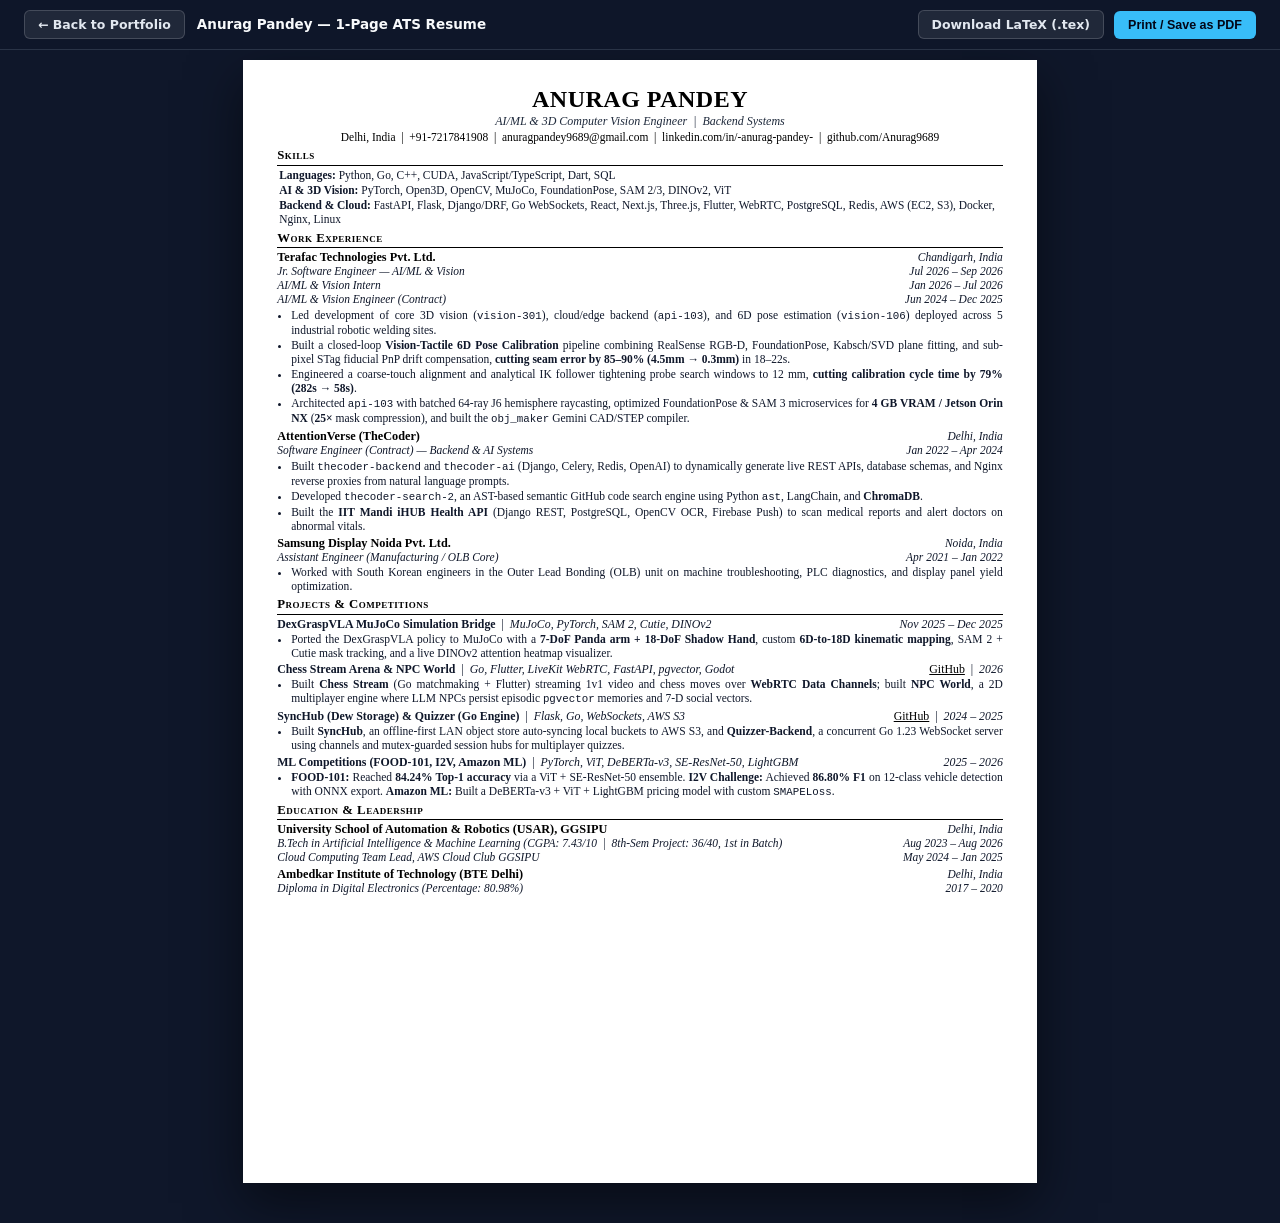
==== commit 11734399: "Lock resume print styles to strictly 1 A4 page with zero second-page spillage" ====
--- a/resume.html
+++ b/resume.html
@@ -21,8 +21,8 @@
       background: #0f172a;
       font-family: "Times New Roman", Times, Georgia, serif;
       color: var(--text-color);
-      line-height: 1.32;
-      padding: 68px 16px 40px;
+      line-height: 1.24;
+      padding: 60px 16px 40px;
       -webkit-print-color-adjust: exact;
       print-color-adjust: exact;
     }
@@ -32,8 +32,8 @@
       top: 0;
       left: 0;
       right: 0;
-      height: 54px;
-      background: rgba(15, 23, 42, 0.92);
+      height: 50px;
+      background: rgba(15, 23, 42, 0.94);
       backdrop-filter: blur(12px);
       border-bottom: 1px solid rgba(148, 163, 184, 0.2);
       display: flex;
@@ -49,7 +49,7 @@
       align-items: center;
       gap: 12px;
       color: #f8fafc;
-      font-size: 14px;
+      font-size: 13.5px;
       font-weight: 600;
     }
 
@@ -63,9 +63,9 @@
       display: inline-flex;
       align-items: center;
       gap: 6px;
-      padding: 7px 14px;
+      padding: 6px 13px;
       border-radius: 6px;
-      font-size: 13px;
+      font-size: 12.5px;
       font-weight: 600;
       text-decoration: none;
       cursor: pointer;
@@ -97,34 +97,36 @@
       min-height: var(--paper-height);
       margin: 0 auto;
       background: #ffffff;
-      padding: 11.5mm 12.5mm;
+      padding: 7mm 9mm;
       box-shadow: 0 20px 50px rgba(0, 0, 0, 0.5);
     }
 
     header {
       text-align: center;
-      margin-bottom: 8px;
+      margin-bottom: 3px;
     }
 
     header h1 {
-      font-size: 21pt;
+      font-size: 18pt;
       font-weight: 700;
       letter-spacing: 0.5px;
       text-transform: uppercase;
-      margin-bottom: 2px;
-      color: #000;
+      margin-bottom: 1px;
+      color: #000;
+      line-height: 1.1;
     }
 
     header .subtitle {
-      font-size: 9.8pt;
+      font-size: 9pt;
       font-style: italic;
       color: #1e293b;
-      margin-bottom: 3px;
+      margin-bottom: 2px;
     }
 
     header .contact {
-      font-size: 9.4pt;
-      color: #000;
+      font-size: 8.6pt;
+      color: #000;
+      line-height: 1.2;
     }
 
     header .contact a {
@@ -137,39 +139,42 @@
     }
 
     section {
-      margin-top: 8px;
+      margin-top: 4px;
     }
 
     .section-title {
-      font-size: 10.5pt;
+      font-size: 9.6pt;
       font-weight: 700;
       font-variant: small-caps;
       letter-spacing: 0.5px;
       border-bottom: 1px solid #000;
-      padding-bottom: 1px;
-      margin-bottom: 5px;
+      padding-bottom: 0.5px;
+      margin-bottom: 2px;
       color: #000;
     }
 
     .skills-block {
-      font-size: 9.4pt;
-      line-height: 1.38;
+      font-size: 8.6pt;
+      line-height: 1.24;
       padding-left: 2px;
     }
 
     .skills-block div {
-      margin-bottom: 2px;
+      margin-bottom: 1px;
     }
 
     .entry {
-      margin-bottom: 6px;
+      margin-bottom: 2.5px;
+      break-inside: avoid;
+      page-break-inside: avoid;
     }
 
     .entry-header {
       display: flex;
       justify-content: space-between;
       align-items: baseline;
-      font-size: 10pt;
+      font-size: 9.2pt;
+      line-height: 1.18;
     }
 
     .entry-title {
@@ -179,23 +184,25 @@
 
     .entry-location {
       font-style: italic;
-      font-size: 9.4pt;
+      font-size: 8.6pt;
     }
 
     .entry-subheader {
       display: flex;
       justify-content: space-between;
       align-items: baseline;
-      font-size: 9.4pt;
+      font-size: 8.6pt;
       font-style: italic;
-      margin-top: 1px;
+      margin-top: 0.5px;
+      line-height: 1.18;
     }
 
     .project-header {
       display: flex;
       justify-content: space-between;
       align-items: baseline;
-      font-size: 9.6pt;
+      font-size: 8.9pt;
+      line-height: 1.18;
     }
 
     .project-header a {
@@ -205,39 +212,45 @@
 
     ul.bullets {
       list-style-type: disc;
-      margin-left: 16px;
-      margin-top: 2.5px;
-      font-size: 9.35pt;
+      margin-left: 14px;
+      margin-top: 1px;
+      font-size: 8.65pt;
+      line-height: 1.22;
     }
 
     ul.bullets li {
-      margin-bottom: 2.2px;
+      margin-bottom: 1px;
       text-align: justify;
     }
 
     code {
       font-family: "Courier New", Courier, monospace;
-      font-size: 8.8pt;
+      font-size: 8.1pt;
     }
 
     @page {
       size: A4 portrait;
-      margin: 0;
+      margin: 5.5mm 7.5mm;
     }
 
     @media print {
-      body {
-        background: #ffffff;
-        padding: 0;
+      html, body {
+        background: #ffffff !important;
+        padding: 0 !important;
+        margin: 0 !important;
+        width: 100% !important;
+        height: auto !important;
       }
       .toolbar {
         display: none !important;
       }
       .page {
-        width: 100%;
-        min-height: auto;
-        box-shadow: none;
-        padding: 8.5mm 10.5mm;
+        width: 100% !important;
+        max-width: 100% !important;
+        min-height: auto !important;
+        box-shadow: none !important;
+        padding: 0 !important;
+        margin: 0 !important;
       }
     }
 
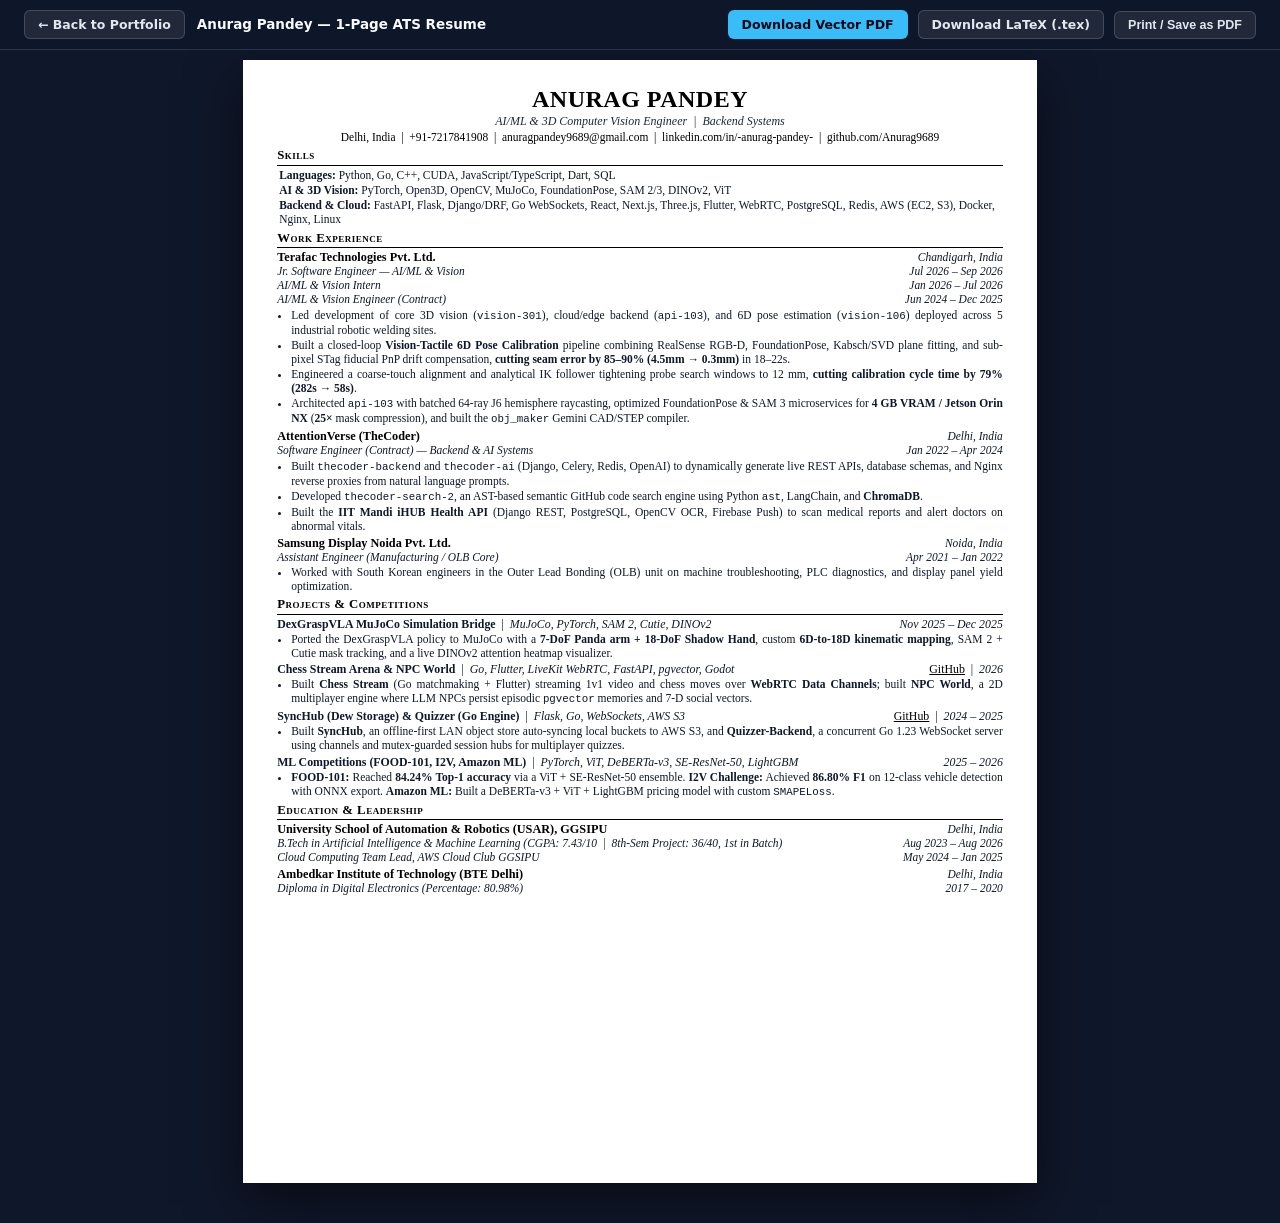
==== commit 02d7379c: "feat(resume): compile strictly 1-page LaTeX PDF with vector Times and Courier fonts and add direct d" ====
--- a/resume.html
+++ b/resume.html
@@ -273,8 +273,9 @@
       <span>Anurag Pandey — 1-Page ATS Resume</span>
     </div>
     <div class="toolbar-actions">
+      <a href="Anurag_Pandey_Resume.pdf" download class="btn btn-primary">Download Vector PDF</a>
       <a href="Anurag_Pandey_Resume.tex" download class="btn btn-secondary">Download LaTeX (.tex)</a>
-      <button onclick="window.print()" class="btn btn-primary">Print / Save as PDF</button>
+      <button onclick="window.print()" class="btn btn-secondary">Print / Save as PDF</button>
     </div>
   </div>
 
